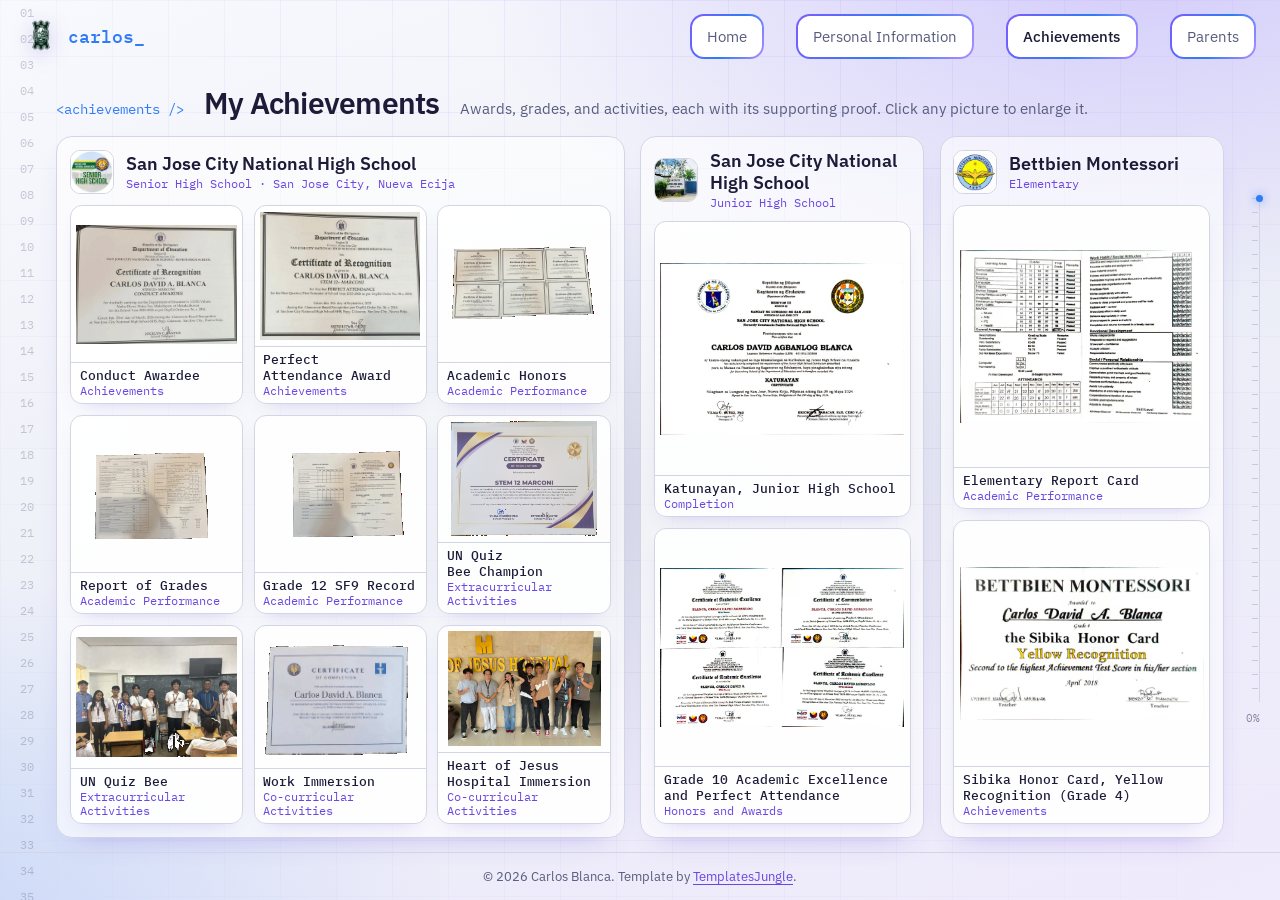
==== achievements.html @ da9bf291 "Update achievements.html" ====
<!DOCTYPE html>
<html lang="en">
<head>
<meta charset="UTF-8">
<meta name="viewport" content="width=device-width, initial-scale=1.0">
<title>Carlos Blanca | Achievements</title>
<link rel="icon" href="images/favicon.svg" type="image/svg+xml">
<link rel="preconnect" href="https://fonts.googleapis.com">
<link rel="preconnect" href="https://fonts.gstatic.com" crossorigin>
<link href="https://fonts.googleapis.com/css2?family=IBM+Plex+Mono:wght@400;500&family=IBM+Plex+Sans:wght@400;500;600&display=swap" rel="stylesheet">
<link rel="stylesheet" href="styles.css">
<style>
.brand {
  display: inline-flex;
  align-items: center;
  gap: 0.6rem;
}
.brand-logo {
  width: clamp(2rem, 3.8vh, 2.4rem);
  height: clamp(2rem, 3.8vh, 2.4rem);
  object-fit: contain;
  display: block;
  flex-shrink: 0;
  filter: drop-shadow(0 4px 10px rgba(91, 63, 209, 0.25));
}
/* content reaches the sides on this page, so the circuit lines and symbols stay hidden */
.trace, .glyph {
  display: none !important;
}

/* Page: a slim title row, then three school columns that fill the rest of the screen */
.ac {
  display: flex;
  flex-direction: column;
  gap: clamp(.5rem, 1.6vh, 1rem);
  width: calc(100% - 7rem);
  max-width: 2000px;
  margin: 0 auto;
  padding: clamp(.4rem, 1.6vh, 1.25rem) 0;
}
.ac-top {
  display: flex;
  flex-wrap: wrap;
  align-items: baseline;
  gap: .25rem 1.25rem;
}
.ac-eyebrow {
  font: 400 .85rem var(--mono);
  color: var(--signal);
}
.ac-top h1 {
  margin: 0;
  font-size: clamp(1.4rem, 3.4vh, 1.9rem);
  line-height: 1.15;
  letter-spacing: -.025em;
  font-weight: 600;
}
.ac-top p {
  margin: 0;
  font-size: .95rem;
  color: var(--muted);
}
.ac-cols {
  flex: 1;
  min-height: 0;
  display: grid;
  grid-template-columns: minmax(0, 2fr) minmax(0, 1fr) minmax(0, 1fr);
  gap: clamp(.75rem, 1.2vw, 1.25rem);
}

/* One panel per school */
.ac-school {
  min-height: 0;
  display: flex;
  flex-direction: column;
  gap: .7rem;
  padding: .8rem;
  background: rgba(255, 255, 255, .6);
  border: 1px solid var(--line);
  border-radius: 16px;
  box-shadow: 0 12px 30px -20px rgba(91, 63, 209, .45);
}
.ac-sh {
  display: flex;
  align-items: center;
  gap: .75rem;
}
.ac-sp {
  display: grid;
  place-items: center;
  flex: none;
  width: 2.75rem;
  height: 2.75rem;
  overflow: hidden;
  font: 500 .7rem var(--mono);
  color: var(--accent);
  background: #fff;
  border: 1px solid var(--line);
  border-radius: 10px;
}
.ac-sp img {
  width: 100%;
  height: 100%;
  object-fit: contain;
}
.ac-sh h2 {
  margin: 0;
  font-size: clamp(.95rem, 2vh, 1.1rem);
  line-height: 1.25;
  font-weight: 600;
}
.ac-sh small {
  display: block;
  font: 400 .78rem var(--mono);
  color: var(--accent);
}

/* Pictures fill whatever height is left, uncropped */
.ac-tiles {
  flex: 1;
  min-height: 0;
  display: grid;
  grid-auto-rows: minmax(0, 1fr);
  gap: .65rem;
}
.ac-tiles.g3 {
  grid-template-columns: repeat(3, minmax(0, 1fr));
}
.ac-tiles figure {
  min-height: 0;
  margin: 0;
  display: flex;
  flex-direction: column;
  overflow: hidden;
  background: rgba(255, 255, 255, .85);
  border: 1px solid var(--line);
  border-radius: 12px;
  box-shadow: 0 8px 20px -14px rgba(91, 63, 209, .4);
  transition: transform .25s ease, box-shadow .25s ease, border-color .25s ease;
}
.ac-tiles figure:hover {
  transform: translateY(-2px);
  border-color: rgba(124, 92, 255, .6);
  box-shadow: 0 14px 28px -14px rgba(91, 63, 209, .6);
}
.ac-open {
  display: block;
  flex: 1;
  min-height: 0;
  padding: .35rem;
  cursor: zoom-in;
}
.ac-open img {
  display: block;
  width: 100%;
  height: 100%;
  object-fit: contain;
}
/* strips pure black cutout backgrounds from certificate photos ("photo" skips it) */
.ac-tiles figure:not(.photo) img,
.ac-lb img:not(.photo) {
  filter: url(#remove-black-bg);
}
.ac-tiles figcaption {
  padding: .3rem .55rem;
  line-height: 1.25;
  text-wrap: balance;
  border-top: 1px solid var(--line);
}
.ac-tiles figcaption b {
  display: block;
  font: 500 clamp(.68rem, 1.45vh, .8rem)/1.25 var(--mono);
}
.ac-tiles figcaption small {
  display: block;
  font: 400 clamp(.62rem, 1.3vh, .72rem)/1.25 var(--mono);
  color: var(--accent);
}

/* Picture viewer */
.ac-lb {
  width: 100vw;
  height: 100dvh;
  max-width: none;
  max-height: none;
  padding: 0;
  border: 0;
  background: transparent;
  color: var(--ink);
}
.ac-lb[open] {
  display: flex;
  flex-direction: column;
  align-items: center;
  justify-content: center;
  gap: .75rem;
}
.ac-lb::backdrop {
  background: rgba(30, 24, 70, .55);
  backdrop-filter: blur(8px);
}
.ac-lb img {
  max-width: min(90vw, 1100px);
  max-height: 78dvh;
  object-fit: contain;
  padding: .5rem;
  background: rgba(255, 255, 255, .96);
  border-radius: 14px;
  box-shadow: 0 24px 60px -20px rgba(20, 10, 80, .6);
}
.lb-cap {
  margin: 0;
  padding: .35rem 1rem;
  font: 400 .9rem var(--mono);
  background: rgba(255, 255, 255, .96);
  border-radius: 999px;
}
.lb-x, .lb-n {
  position: fixed;
  display: grid;
  place-items: center;
  font: inherit;
  color: var(--ink);
  cursor: pointer;
  border: 2px solid transparent;
  background: linear-gradient(#fff, #fff) padding-box,
              linear-gradient(120deg, #7c5cff 0%, #2f7cf6 55%, #b28cff 100%) border-box;
}
.lb-x {
  top: 1.25rem;
  right: 1.25rem;
  padding: .45rem 1.1rem;
  border-radius: 999px;
}
.lb-n {
  top: 50%;
  width: 3rem;
  height: 3rem;
  margin-top: -1.5rem;
  font-size: 1.6rem;
  line-height: 1;
  border-radius: 50%;
}
.prev { left: 1.25rem; }
.next { right: 1.25rem; }

/* Desktop: lock to one screen, no scrolling */
@media (min-width: 1100px) {
  html, body {
    height: 100dvh;
    max-height: 100dvh;
    overflow: hidden;
  }
  .bar {
    padding: clamp(0.6rem, 1.8vh, 1.35rem) 0;
    flex-shrink: 0;
  }
  footer {
    padding: clamp(0.45rem, 1.4vh, 1rem);
    font-size: clamp(0.72rem, 1.45vh, 0.85rem);
    flex-shrink: 0;
  }
  .ac {
    flex: 1;
    min-height: 0;
  }
}

/* Narrower screens: stack the schools and let the page scroll */
@media (max-width: 1099px) {
  .ac {
    width: min(1280px, 100% - 2rem);
    padding-bottom: 2rem;
  }
  .ac-cols {
    grid-template-columns: 1fr;
    gap: 1.25rem;
  }
  .ac-tiles, .ac-tiles.g3 {
    grid-template-columns: repeat(2, minmax(0, 1fr));
    grid-auto-rows: auto;
  }
  .ac-open {
    flex: none;
    aspect-ratio: 4 / 3;
  }
}
</style>
</head>
<body>
<a class="skip" href="#main">Skip to content</a>
<header class="bar wide">
<a class="brand" href="index.html"><img class="brand-logo" src="images/UC_Official_Seal.png" alt="UC Logo"><span>carlos<span>_</span></span></a>
<button class="menu" aria-expanded="false" aria-controls="nav">Menu</button>
<nav id="nav" aria-label="Main"><a href="index.html">Home</a><a href="personal-information.html">Personal Information</a><a href="achievements.html" aria-current="page">Achievements</a><a href="parents.html">Parents</a></nav>
</header>

<main id="main" class="ac">
  <div class="ac-top">
    <span class="ac-eyebrow">&lt;achievements /&gt;</span>
    <h1>My Achievements</h1>
    <p>Awards, grades, and activities, each with its supporting proof. Click any picture to enlarge it.</p>
  </div>

  <div class="ac-cols">

    <!-- Senior High School -->
    <section class="ac-school" aria-labelledby="shs-h">
      <div class="ac-sh">
        <span class="ac-sp"><img src="images/schoolprofile.png" alt="" onerror="this.style.display='none';this.parentElement.textContent='SJCNHS'"></span>
        <div><h2 id="shs-h">San Jose City National High School</h2><small>Senior High School · San Jose City, Nueva Ecija</small></div>
      </div>
      <div class="ac-tiles g3">
        <figure><a class="ac-open" href="images/conduct.jpg" target="_blank" rel="noopener"><img src="images/conduct.jpg" alt="Conduct Awardee Certificate"></a><figcaption><b>Conduct Awardee</b><small>Achievements</small></figcaption></figure>
        <figure><a class="ac-open" href="images/attendance.jpg" target="_blank" rel="noopener"><img src="images/attendance.jpg" alt="Perfect Attendance Award certificate"></a><figcaption><b>Perfect Attendance Award</b><small>Achievements</small></figcaption></figure>
        <figure><a class="ac-open" href="images/honors.png" target="_blank" rel="noopener"><img src="images/honors.png" alt="With Honors and With High Honors Certificates"></a><figcaption><b>Academic Honors</b><small>Academic Performance</small></figcaption></figure>
        <figure><a class="ac-open" href="images/IMG_20261112_222942.png" target="_blank" rel="noopener"><img src="images/IMG_20261112_222942.png" alt="Report of Grades"></a><figcaption><b>Report of Grades</b><small>Academic Performance</small></figcaption></figure>
        <figure><a class="ac-open" href="images/IMG_20261112_222912.png" target="_blank" rel="noopener"><img src="images/IMG_20261112_222912.png" alt="Grade 12 SF9 Record"></a><figcaption><b>Grade 12 SF9 Record</b><small>Academic Performance</small></figcaption></figure>
        <figure><a class="ac-open" href="images/quizbee.png" target="_blank" rel="noopener"><img src="images/quizbee.png" alt="Champion in the Grade 12 United Nations Quiz Bee"></a><figcaption><b>UN Quiz Bee Champion</b><small>Extracurricular Activities</small></figcaption></figure>
        <figure><a class="ac-open" href="images/quizbee2.jpg" target="_blank" rel="noopener"><img src="images/quizbee2.jpg" alt="UN Quiz Bee"></a><figcaption><b>UN Quiz Bee</b><small>Extracurricular Activities</small></figcaption></figure>
        <figure><a class="ac-open" href="images/workimmersion.png" target="_blank" rel="noopener"><img src="images/workimmersion.png" alt="80-Hours Work Immersion Certificate of Completion at Heart of Jesus Hospital"></a><figcaption><b>Work Immersion</b><small>Co-curricular Activities</small></figcaption></figure>
        <figure class="photo"><a class="ac-open" href="images/hoj.jpg" target="_blank" rel="noopener"><img src="images/hoj.jpg" alt="Heart of Jesus Hospital immersion"></a><figcaption><b>Heart of Jesus Hospital Immersion</b><small>Co-curricular Activities</small></figcaption></figure>
      </div>
    </section>

    <!-- Junior High School -->
    <section class="ac-school" aria-labelledby="jhs-h">
      <div class="ac-sh">
        <span class="ac-sp"><img src="images/junior.jpg" alt="" onerror="this.style.display='none';this.parentElement.textContent='JHS'"></span>
        <div><h2 id="jhs-h">San Jose City National High School</h2><small>Junior High School</small></div>
      </div>
      <div class="ac-tiles">
        <figure class="photo"><a class="ac-open" href="images/g10.jpg" target="_blank" rel="noopener"><img src="images/g10.jpg" alt="Katunayan, the Junior High School completion certificate"></a><figcaption><b>Katunayan, Junior High School</b><small>Completion</small></figcaption></figure>
        <figure class="photo"><a class="ac-open" href="images/honorsjunior.jpg" target="_blank" rel="noopener"><img src="images/honorsjunior.jpg" alt="Four Grade 10 certificates: Academic Excellence with honors for the first, second and third quarters, and a Certificate of Commendation for Perfect Attendance in the third quarter"></a><figcaption><b>Grade 10 Academic Excellence and Perfect Attendance</b><small>Honors and Awards</small></figcaption></figure>
      </div>
    </section>

    <!-- Elementary -->
    <section class="ac-school" aria-labelledby="elem-h">
      <div class="ac-sh">
        <span class="ac-sp"><img src="images/elementary.jpg" alt="" onerror="this.style.display='none';this.parentElement.textContent='BM'"></span>
        <div><h2 id="elem-h">Bettbien Montessori</h2><small>Elementary</small></div>
      </div>
      <div class="ac-tiles">
        <figure class="photo"><a class="ac-open" href="images/elemcard.jpg" target="_blank" rel="noopener"><img src="images/elemcard.jpg" alt="Elementary report card showing quarterly grades, attendance, and work habits"></a><figcaption><b>Elementary Report Card</b><small>Academic Performance</small></figcaption></figure>
        <figure class="photo"><a class="ac-open" href="images/elem.jpg" target="_blank" rel="noopener"><img src="images/elem.jpg" alt="Bettbien Montessori Sibika Honor Card, Yellow Recognition, Grade 4, April 2018"></a><figcaption><b>Sibika Honor Card, Yellow Recognition (Grade 4)</b><small>Achievements</small></figcaption></figure>
      </div>
    </section>

  </div>
</main>

<!-- Picture viewer: click any picture to enlarge it, then use the arrows or the left and right keys -->
<dialog id="lb" class="ac-lb" aria-label="Picture viewer">
  <button type="button" class="lb-x">Close</button>
  <button type="button" class="lb-n prev" aria-label="Previous picture">&lsaquo;</button>
  <img alt="">
  <p class="lb-cap"></p>
  <button type="button" class="lb-n next" aria-label="Next picture">&rsaquo;</button>
</dialog>

<!-- Automatically strips pure black cutout backgrounds from certificate photos -->
<svg width="0" height="0" style="position:absolute;pointer-events:none" aria-hidden="true">
  <filter id="remove-black-bg" color-interpolation-filters="sRGB">
    <feColorMatrix type="matrix" values="
      1 0 0 0 0
      0 1 0 0 0
      0 0 1 0 0
      12 12 12 -1.2 0" />
  </filter>
</svg>

<footer>&copy; 2026 Carlos Blanca. Template by <a href="https://templatesjungle.com/">TemplatesJungle</a>.</footer>
<script src="script.js"></script>
<script>
// Picture viewer: arrows step through every picture on the page, across all three schools
const lb = document.getElementById('lb'), lbImg = lb.querySelector('img'), lbCap = lb.querySelector('.lb-cap');
const list = [...document.querySelectorAll('.ac-open')];
let cur = 0;
const show = i => {
  cur = (i + list.length) % list.length;
  const a = list[cur], fig = a.closest('figure');
  lbImg.src = a.href; lbImg.alt = a.querySelector('img').alt;
  lbImg.classList.toggle('photo', fig.classList.contains('photo'));
  lbCap.textContent = fig.querySelector('b').textContent + ' (' + fig.querySelector('small').textContent + ') ' + (cur + 1) + ' of ' + list.length;
};
list.forEach((a, i) => a.addEventListener('click', e => { e.preventDefault(); lb.showModal(); show(i); }));
lb.querySelector('.prev').addEventListener('click', () => show(cur - 1));
lb.querySelector('.next').addEventListener('click', () => show(cur + 1));
lb.querySelector('.lb-x').addEventListener('click', () => lb.close());
lb.addEventListener('click', e => { if (e.target === lb) lb.close(); });
lb.addEventListener('keydown', e => { if (e.key === 'ArrowLeft') show(cur - 1); if (e.key === 'ArrowRight') show(cur + 1); });
</script>
</body>
</html>
---- styles.css ----
/* ---------- Tokens: light theme, silver + violet + blue ---------- */
:root {
  color-scheme: light;
  --bg: #F3F4FA;
  --ink: #1C1B38;
  --muted: #585D7E;
  --line: #D2D6E4;
  --accent: #6A47E0;
  --signal: #2F7CF6;
  --violet: #7C5CFF;
  --blue: #3B82F6;
  --silver: #C6CBD9;
  --sans: "IBM Plex Sans", system-ui, -apple-system, "Segoe UI", sans-serif;
  --mono: "IBM Plex Mono", ui-monospace, Menlo, Consolas, monospace;
}

@property --a {
  syntax: "<angle>";
  inherits: true;
  initial-value: 0deg;
}

* {
  box-sizing: border-box;
}

/* Lock viewport height so pages fit the screen without scrolling */
html, body {
  height: 100dvh;
  max-height: 100dvh;
  overflow: hidden;
}

body {
  position: relative;
  margin: 0;
  min-height: 100dvh;
  display: flex;
  flex-direction: column;
  font: 400 1.0625rem/1.65 var(--sans);
  color: var(--ink);
  background-color: var(--bg);
  background-image:
    radial-gradient(60rem 34rem at 88% -8%, rgba(124, 92, 255, .28), transparent 70%),
    radial-gradient(52rem 34rem at -10% 105%, rgba(59, 130, 246, .22), transparent 70%),
    radial-gradient(44rem 26rem at 45% 55%, rgba(198, 203, 217, .5), transparent 75%),
    linear-gradient(160deg, #F8F9FD, #ECEEF7 55%, #EFEAFC);
  background-attachment: fixed;
  background-repeat: no-repeat;
}

body::before {
  content: "";
  position: fixed;
  inset: 0;
  z-index: -1;
  pointer-events: none;
  background:
    linear-gradient(rgba(124, 92, 255, .08) 1px, transparent 1px) 0 0 / 56px 56px,
    linear-gradient(90deg, rgba(124, 92, 255, .08) 1px, transparent 1px) 0 0 / 56px 56px;
  -webkit-mask-image: radial-gradient(ellipse at 50% 30%, #000 35%, transparent 100%);
  mask-image: radial-gradient(ellipse at 50% 30%, #000 35%, transparent 100%);
}

::selection {
  background: rgba(124, 92, 255, .25);
}

a {
  color: inherit;
  text-decoration: none;
}

a:focus-visible, button:focus-visible {
  outline: 2px solid var(--accent);
  outline-offset: 3px;
}

.skip {
  position: absolute;
  left: 1rem;
  top:-4rem;
  padding: .5rem 1rem;
  background: var(--accent);
  color: #fff;
  border-radius: 4px;
  z-index: 9;
}
.skip:focus {
  top: 1rem;
}

/* ---------- Header & Footer ---------- */
.bar {
  position: relative;
  display: flex;
  align-items: center;
  justify-content: space-between;
  width: min(1080px, 100% - 3rem);
  margin: 0 auto;
  padding: clamp(0.6rem, 1.8vh, 1.35rem) 0;
  flex-shrink: 0;
}
.bar.wide {
  width: min(1260px, 100% - 3rem);
  padding: clamp(0.5rem, 1.5vh, 1.15rem) 0;
}
.brand {
  font: 500 1.15rem var(--mono);
}
.brand span {
  color: var(--signal);
}
.menu {
  font: inherit;
  font-size: .95rem;
  padding: .5rem .95rem;
  background: #fff;
  color: var(--ink);
  border: 0;
  outline: 0;
  box-shadow: none;
  border-radius: 14px;
  cursor: pointer;
  transition: background-color .25s ease, transform .25s ease;
}
nav {
  display: none;
  position: absolute;
  top: 100%;
  left: -1.5rem;
  right: -1.5rem;
  flex-direction: column;
  gap: .25rem;
  padding: 1rem 1.5rem;
  background: rgba(248, 249, 253, .94);
  -webkit-backdrop-filter: blur(10px);
  backdrop-filter: blur(10px);
  border-bottom: 1px solid var(--line);
  z-index: 20;
}
nav.open {
  display: flex;
}
nav a {
  width: max-content;
  padding: .5rem .95rem;
  color: var(--muted);
  font-size: .95rem;
  background: #fff;
  border: 0;
  outline: 0;
  box-shadow: none;
  border-radius: 14px;
  transition: color .2s, background-color .25s ease, transform .25s ease;
}
nav a[aria-current="page"] {
  color: var(--ink);
  font-weight: 500;
}

header nav a, header .menu, .site-header nav a, .site-header .menu {
  border: 2px solid transparent !important;
  border-image: none !important;
  background:
    linear-gradient(#fff, #fff) padding-box,
    linear-gradient(120deg, #7c5cff 0%, #2f7cf6 55%, #b28cff 100%) border-box !important;
  box-shadow: none !important;
  outline: none;
  border-radius: 14px;
  transition: background-color .25s ease, transform .25s ease, border-color .25s ease;
}
header nav a:hover, header .menu:hover, .site-header nav a:hover, .site-header .menu:hover {
  transform: translateY(-1px);
  background:
    linear-gradient(#fff, #fff) padding-box,
    linear-gradient(120deg, #2f7cf6 0%, #7c5cff 55%, #b28cff 100%) border-box !important;
}

footer {
  margin-top: auto;
  padding: clamp(0.4rem, 1.3vh, 0.95rem);
  text-align: center;
  font-size: clamp(0.72rem, 1.4vh, 0.85rem);
  color: var(--muted);
  border-top: 1px solid var(--line);
  flex-shrink: 0;
}
footer a {
  color: var(--accent);
  text-decoration: underline;
  text-underline-offset: 3px;
}

/* ---------- Home Page ---------- */
.home {
  flex: 1;
  min-height: 0;
  display: flex;
  flex-direction: column;
}
.hero {
  position: relative;
  flex: 1;
  min-height: 0;
  display: grid;
  grid-template-columns: 1.1fr 1fr;
  align-items: center;
  gap: 2rem;
  width: min(1080px, 100% - 3rem);
  margin: 0 auto;
}
.hero::before {
  content: "";
  position: absolute;
  inset: -2rem -3rem;
  z-index: -1;
  pointer-events: none;
  background: radial-gradient(24rem circle at var(--mx, 70%) var(--my, 40%), rgba(124, 92, 255, .17), rgba(59, 130, 246, .07) 45%, transparent 70%);
}
.hero h1 {
  margin: 0;
  font-size: clamp(2.25rem, min(5.5vw, 8vh), 4.75rem);
  line-height: 1.02;
  letter-spacing: -.035em;
  font-weight: 600;
}
.role {
  margin: clamp(0.6rem, 1.6vh, 1rem) 0 0;
  font-size: clamp(1.05rem, 2.2vh, 1.35rem);
  font-weight: 500;
  color: var(--accent);
  animation: fade-up .8s ease .85s backwards;
}
.caret {
  display: inline-block;
  width: .5em;
  height: 1em;
  margin-left: .25em;
  vertical-align: -.12em;
  background: var(--signal);
  box-shadow: 0 0 10px rgba(47, 124, 246, .55);
  animation: blink 1s step-end infinite;
}
.lead {
  max-width: 34rem;
  margin: 1.5rem 0 0;
  font-size: 1.15rem;
  color: var(--muted);
  animation: fade-up .8s ease 1.05s backwards;
}
.lead:empty {
  display: none;
}

.links {
  display: flex;
  flex-wrap: wrap;
  gap: clamp(0.5rem, 1.2vw, 0.75rem);
  margin: clamp(0.75rem, 2.2vh, 1.75rem) 0 0;
  animation: fade-up .8s ease 1.05s backwards;
}
.btn {
  display: inline-flex;
  align-items: center;
  gap: .55rem;
  padding: clamp(0.5rem, 1.2vh, 0.7rem) clamp(0.95rem, 2vw, 1.25rem);
  font-weight: 500;
  font-size: clamp(0.85rem, 1.65vh, 1rem);
  color: var(--ink);
  border: 2px solid transparent;
  border-radius: 14px;
  background:
    linear-gradient(#fff, #fff) padding-box,
    linear-gradient(120deg, #7c5cff 0%, #2f7cf6 55%, #b28cff 100%) border-box;
  transition: transform .25s ease, box-shadow .25s ease;
}
.btn:hover {
  transform: translateY(-2px);
  box-shadow: 0 12px 24px -12px rgba(91, 63, 209, .6);
}
.btn.fill {
  color: #fff;
  background: linear-gradient(120deg, #7c5cff, #2f7cf6) border-box;
}
.btn svg {
  width: 1.15rem;
  height: 1.15rem;
  flex: none;
}
.btn .gh {
  fill: currentColor;
}
.btn .ml {
  fill: none;
  stroke: currentColor;
  stroke-width: 2;
  stroke-linecap: round;
  stroke-linejoin: round;
}

/* Animated Name Gradient */
.w {
  display: inline-block;
  vertical-align: top;
  overflow: hidden;
  padding: .06em .05em .14em;
  margin: -.06em -.05em -.14em;
}
.w > span {
  display: inline-block;
  color: var(--accent);
  background-image: linear-gradient(100deg, #6A47E0 0%, #2F7CF6 30%, #8B5CF6 60%, #3B82F6 80%, #6A47E0 100%);
  background-size: 200% 100%;
  -webkit-background-clip: text;
  background-clip: text;
  -webkit-text-fill-color: transparent;
  animation: word-in .95s cubic-bezier(.2, .8, .2, 1) var(--d, 0s) backwards, flow 8s linear infinite;
}
.w:nth-child(1) > span { --d: .05s; }
.w:nth-child(2) > span { --d: .2s; }
.w:nth-child(3) { max-width: 100%; }
.w:nth-child(3) > span { --d: .35s; max-width: 100%; white-space: normal; }

/* Home Framed Picture */
.photo {
  margin: 0;
  justify-self: end;
  width: min(100%, 26rem, calc((100vh - 9rem) * .75));
  animation: photo-in 1.1s cubic-bezier(.2, .8, .2, 1) .45s backwards;
}
.frame {
  position: relative;
  isolation: isolate;
  padding: 6px;
  border-radius: 1.75rem;
  background: conic-gradient(from var(--a), #7C5CFF, #4B8DF8, #C6CBD9, #A78BFA, #7C5CFF);
  box-shadow: 0 30px 60px -26px rgba(91, 63, 209, .5), 0 12px 28px -14px rgba(47, 124, 246, .4);
  translate: calc(var(--px, 0) * 10px) calc(var(--py, 0) * 8px);
  transition: translate .25s ease-out;
  animation: spin 9s linear infinite, float 7s ease-in-out infinite;
}
.frame::before {
  content: "";
  position: absolute;
  inset: -14px;
  z-index: -1;
  border-radius: 2.25rem;
  background: conic-gradient(from var(--a), #7C5CFF, #4B8DF8, #C6CBD9, #A78BFA, #7C5CFF);
  filter: blur(30px);
  opacity: .38;
  transition: opacity .45s ease, filter .45s ease;
}
.photo:hover .frame, .photo:focus-within .frame {
  box-shadow: 0 30px 70px -22px rgba(91, 63, 209, .72), 0 14px 34px -10px rgba(47, 124, 246, .62);
  filter: saturate(1.2) brightness(1.04);
}
.photo:hover .frame::before, .photo:focus-within .frame::before {
  opacity: .72;
  filter: blur(32px) brightness(1.18);
}
.photo:hover .frame {
  background: conic-gradient(from var(--a), #9B7BFF, #63A4FF, #E6EAF8, #C0A8FF, #9B7BFF);
}
.mat {
  padding: 6px;
  border-radius: calc(1.75rem - 6px);
  background: linear-gradient(145deg, #fff, #E4E7F1);
}
.mat img {
  display: block;
  width: 100%;
  height: auto;
  aspect-ratio: 3 / 4;
  object-fit: cover;
  object-position: 50% 30%;
  border-radius: calc(1.75rem - 12px);
  transform: scale(1);
  transition: transform .6s cubic-bezier(.22, 1, .36, 1);
  will-change: transform;
}
.photo:hover .mat img, .photo:focus-within .mat img {
  transform: scale(1.06);
}

/* ---------- Shared Inner Page Elements & Personal Info ---------- */
.eyebrow {
  display: block;
  margin-bottom: clamp(0.2rem, 0.7vh, 0.6rem);
  font: 500 clamp(0.72rem, 1.45vh, 0.88rem) var(--mono);
  color: var(--signal);
}
.side {
  position: static;
  align-self: start;
}
.side h1 {
  margin: 0 0 clamp(0.35rem, 1vh, 0.75rem);
  font-size: clamp(1.5rem, 3.4vh, 2.25rem);
  line-height: 1.12;
  letter-spacing: -.025em;
  font-weight: 600;
}
.side h1 span {
  background: linear-gradient(100deg, #6A47E0, #2F7CF6);
  -webkit-background-clip: text;
  background-clip: text;
  -webkit-text-fill-color: transparent;
}
.side p {
  margin: 0;
  font-size: clamp(0.82rem, 1.65vh, 0.98rem);
  line-height: 1.5;
  color: var(--muted);
}

h2 {
  margin: 0 0 1rem;
  font-size: 1.1rem;
  font-weight: 600;
}
h2.tag {
  display: flex;
  align-items: center;
  gap: 0.45rem;
  font-size: clamp(0.9rem, 1.85vh, 1.12rem);
  margin: 0 0 clamp(0.35rem, 1vh, 0.7rem);
}
h2.tag::before {
  content: "//";
  font: 500 clamp(0.78rem, 1.6vh, 0.95rem) var(--mono);
  color: var(--signal);
}

.page {
  flex: 1;
  min-height: 0;
  display: grid;
  grid-template-columns: 15.5rem minmax(0, 1fr);
  gap: clamp(1.5rem, 3.5vw, 3.5rem);
  align-content: center;
  align-items: start;
  width: min(1080px, 100% - 3rem);
  margin: 0 auto;
  padding: clamp(0.4rem, 1.2vh, 1.25rem) 0;
}

.content-col {
  display: flex;
  flex-direction: column;
  justify-content: center;
  gap: clamp(0.7rem, 2vh, 1.5rem);
  min-height: 0;
}
.block {
  margin: 0;
  padding-bottom: clamp(0.7rem, 2vh, 1.5rem);
  border-bottom: 1px solid;
  border-image: linear-gradient(90deg, var(--line), transparent) 1;
  animation: fade-up .7s ease backwards;
}
.block:last-child {
  margin: 0;
  padding: 0;
  border: 0;
}
.block:nth-child(1) { animation-delay: .1s; }
.block:nth-child(2) { animation-delay: .2s; }
.block:nth-child(3) { animation-delay: .3s; }
.block:nth-child(4) { animation-delay: .4s; }
.block:nth-child(5) { animation-delay: .5s; }

.about p {
  margin: 0 0 clamp(0.4rem, 1.1vh, 0.75rem);
  max-width: 46rem;
  font-size: clamp(0.84rem, 1.75vh, 1.02rem);
  line-height: 1.52;
}
.about p:last-child {
  margin: 0;
}
.about .hl {
  font-weight: 500;
  color: var(--accent);
}

.kv {
  margin: 0;
}
.kv div {
  display: grid;
  grid-template-columns: 9rem 1fr;
  gap: 1rem;
  padding: .6rem 0;
  border-top: 1px solid var(--line);
}
.kv dt { color: var(--muted); }
.kv dd { margin: 0; }

/* Emphasized Quick Facts Card */
.facts {
  padding: clamp(0.7rem, 1.8vh, 1.25rem) clamp(0.9rem, 2vw, 1.5rem);
  border: 2px solid transparent;
  border-image: none;
  border-radius: 16px;
  background:
    linear-gradient(rgba(255, 255, 255, .92), rgba(255, 255, 255, .92)) padding-box,
    linear-gradient(120deg, #7c5cff, #2f7cf6 55%, #b28cff) border-box;
  box-shadow: 0 18px 40px -24px rgba(91, 63, 209, .55);
}
.facts h2.tag {
  margin-bottom: clamp(0.25rem, 0.7vh, 0.55rem);
}
.facts .kv {
  display: grid;
  grid-template-columns: repeat(2, minmax(0, 1fr));
  gap: clamp(0.2rem, 0.6vh, 0.4rem) clamp(0.85rem, 2.2vw, 2rem);
}
.facts .kv div {
  display: grid;
  grid-template-columns: 5.5rem 1fr;
  gap: 0.5rem;
  padding: clamp(0.22rem, 0.65vh, 0.42rem) 0;
  font-size: clamp(0.78rem, 1.6vh, 0.96rem);
  line-height: 1.32;
}
.facts dt {
  align-self: center;
  font: 500 clamp(0.65rem, 1.3vh, 0.76rem) var(--mono);
  text-transform: uppercase;
  letter-spacing: 0.05em;
  color: var(--accent);
}
.facts dd {
  font-weight: 500;
}

/* 3-Column Lists (Interests, Hobbies, Strengths) */
.trio {
  display: grid;
  grid-template-columns: repeat(3, minmax(0, 1fr));
  gap: clamp(0.5rem, 1.4vw, 1.2rem);
  align-items: start;
}
.ticks {
  margin: 0;
  padding: 0;
  list-style: none;
  display: grid;
  grid-template-columns: 1fr;
  gap: clamp(0.3rem, 0.85vh, 0.55rem);
}
.ticks li {
  position: relative;
  padding: clamp(0.32rem, 0.9vh, 0.55rem) 0.7rem clamp(0.32rem, 0.9vh, 0.55rem) 1.55rem;
  font-size: clamp(0.74rem, 1.5vh, 0.92rem);
  line-height: 1.32;
  background: rgba(255, 255, 255, .65);
  border: 1px solid var(--line);
  border-radius: 10px;
  transition: transform .25s ease, border-color .25s ease, box-shadow .25s ease;
}
.ticks li::before {
  content: "";
  position: absolute;
  left: 0.62rem;
  top: 50%;
  width: 6px;
  height: 6px;
  margin-top: -3px;
  border-radius: 50%;
  background: linear-gradient(135deg, var(--violet), var(--blue));
  box-shadow: 0 0 8px rgba(124, 92, 255, .5);
}
.ticks li:hover {
  transform: translateX(4px);
  border-color: var(--accent);
  box-shadow: 0 8px 20px -12px rgba(106, 71, 224, .5);
}

/* Parents Page Classes */
.pair { display: grid; grid-template-columns: 1fr 1fr; margin-top: 2rem; }
.parent { padding-right: 2rem; }
.parent + .parent { padding: 0 0 0 2rem; border-left: 1px solid var(--line); }
.avatar {
  display: grid;
  place-items: center;
  width: 3.5rem;
  height: 3.5rem;
  margin-bottom: 1rem;
  font: 500 1.25rem var(--mono);
  color: var(--accent);
  background: rgba(255, 255, 255, .7);
  border: 1px solid var(--accent);
  border-radius: 50%;
  box-shadow: 0 0 18px rgba(124, 92, 255, .25);
}
.parent h2 { margin: 0; }
.parent p { margin: .4rem 0 0; color: var(--muted); }

/* ---------- Achievements Page ---------- */
.ach-wrap {
  flex: 1;
  min-height: 0;
  width: min(1260px, 100% - 3rem);
  margin: 0 auto;
  padding: clamp(0.25rem, 1vh, 0.85rem) 0;
  display: flex;
  flex-direction: column;
  justify-content: center;
  gap: clamp(0.65rem, 1.8vh, 1.35rem);
}

.school-banner {
  display: flex;
  align-items: center;
  gap: clamp(0.85rem, 2vw, 1.5rem);
  padding: clamp(0.6rem, 1.5vh, 1.05rem) clamp(1rem, 2.2vw, 1.65rem);
  border-radius: 18px;
  border: 2px solid transparent;
  background:
    linear-gradient(rgba(255, 255, 255, 0.92), rgba(255, 255, 255, 0.92)) padding-box,
    linear-gradient(120deg, #7c5cff 0%, #2f7cf6 55%, #b28cff 100%) border-box;
  box-shadow: 0 16px 36px -22px rgba(91, 63, 209, 0.45);
  flex-shrink: 0;
  animation: fade-up 0.6s ease backwards;
}
.school-pic {
  position: relative;
  width: clamp(3.2rem, 6.8vh, 4.75rem);
  height: clamp(3.2rem, 6.8vh, 4.75rem);
  border-radius: 14px;
  overflow: hidden;
  flex-shrink: 0;
  background: linear-gradient(135deg, rgba(124, 92, 255, 0.14), rgba(47, 124, 246, 0.14));
  border: 1px solid rgba(106, 71, 224, 0.35);
  display: grid;
  place-items: center;
  font: 500 0.72rem var(--mono);
  color: var(--accent);
}
.school-pic img {
  width: 100%;
  height: 100%;
  object-fit: cover;
  display: block;
}
.school-info {
  min-width: 0;
}
.school-info .eyebrow {
  margin-bottom: 0.15rem;
  font: 500 clamp(0.68rem, 1.3vh, 0.8rem) var(--mono);
  color: var(--signal);
  display: block;
}
.school-info h2 {
  margin: 0;
  font-size: clamp(1rem, 2.3vh, 1.5rem);
  font-weight: 600;
  line-height: 1.15;
  letter-spacing: -0.02em;
  background: linear-gradient(100deg, var(--ink) 30%, #6A47E0 80%, #2F7CF6);
  -webkit-background-clip: text;
  background-clip: text;
  -webkit-text-fill-color: transparent;
}
.school-info p {
  margin: 0.15rem 0 0;
  font-size: clamp(0.75rem, 1.5vh, 0.92rem);
  color: var(--muted);
  line-height: 1.3;
}

.ach-body {
  flex: 1;
  min-height: 0;
  display: grid;
  grid-template-columns: 12.5rem minmax(0, 1fr);
  gap: clamp(1.25rem, 2.5vw, 2.5rem);
  align-items: stretch;
}
.ach-body .side {
  padding-top: 0.25rem;
}
.ach-body .side h1 {
  font-size: clamp(1.45rem, 3.1vh, 2.15rem);
}
.ach-body .side h1 span {
  display: block;
}

.tabs-grid {
  position: relative;
  display: grid;
  grid-template-columns: repeat(2, minmax(0, 1fr));
  grid-template-rows: repeat(2, minmax(0, 1fr));
  gap: clamp(0.75rem, 1.8vh, 1.35rem);
  min-height: 0;
  height: 100%;
}
.tab-card {
  position: relative;
  display: flex;
  flex-direction: column;
  padding: clamp(0.75rem, 1.8vh, 1.25rem) clamp(0.9rem, 1.8vw, 1.4rem);
  background: rgba(255, 255, 255, 0.86);
  -webkit-backdrop-filter: blur(8px);
  backdrop-filter: blur(8px);
  border: 1px solid var(--line);
  border-radius: 18px;
  box-shadow: 0 14px 32px -20px rgba(91, 63, 209, 0.28);
  min-height: 0;
  transition: transform 0.25s ease, border-color 0.25s ease, box-shadow 0.25s ease;
  animation: fade-up 0.7s ease backwards;
}
.tab-card:nth-child(1) { animation-delay: 0.1s; }
.tab-card:nth-child(2) { animation-delay: 0.18s; }
.tab-card:nth-child(3) { animation-delay: 0.26s; }
.tab-card:nth-child(4) { animation-delay: 0.34s; }

.tab-card:hover, .tab-card.active-tab {
  border-color: rgba(106, 71, 224, 0.45);
  box-shadow: 0 18px 38px -18px rgba(91, 63, 209, 0.45);
}

.tab-head {
  display: flex;
  align-items: flex-start;
  justify-content: space-between;
  gap: 0.5rem;
  margin-bottom: clamp(0.15rem, 0.4vh, 0.3rem);
}
.tab-card h2.tag {
  margin: 0;
  min-width: 0;
}

.expand-btn {
  display: inline-flex;
  align-items: center;
  gap: 0.35rem;
  padding: clamp(0.22rem, 0.6vh, 0.35rem) clamp(0.45rem, 1vw, 0.7rem);
  font: 500 clamp(0.65rem, 1.3vh, 0.75rem) var(--mono);
  color: var(--accent);
  border: 1.5px solid transparent;
  border-radius: 10px;
  background:
    linear-gradient(#fff, #fff) padding-box,
    linear-gradient(120deg, #7c5cff 0%, #2f7cf6 55%, #b28cff 100%) border-box;
  cursor: pointer;
  flex-shrink: 0;
  transition: transform 0.2s ease, box-shadow 0.2s ease, color 0.2s ease;
}
.expand-btn:hover {
  transform: translateY(-1px);
  color: #fff;
  background: linear-gradient(120deg, #7c5cff, #2f7cf6) border-box;
  box-shadow: 0 8px 18px -8px rgba(91, 63, 209, 0.6);
}
.expand-btn svg {
  width: 0.85rem;
  height: 0.85rem;
  stroke: currentColor;
  stroke-width: 2;
  stroke-linecap: round;
  stroke-linejoin: round;
  fill: none;
}

.tab-card > p {
  margin: 0 0 clamp(0.4rem, 1vh, 0.75rem);
  font-size: clamp(0.74rem, 1.45vh, 0.88rem);
  line-height: 1.35;
  color: var(--muted);
}

/* Single Image Slot inside each Unexpanded Tab */
.slots {
  flex: 1;
  min-height: 0;
  display: grid;
  grid-template-columns: 1fr;
}

.slot, .win-item {
  position: relative;
  display: flex;
  align-items: center;
  justify-content: center;
  text-align: center;
  padding: 0.5rem;
  border-radius: 12px;
  background-color: #F3F4FA;
  background-image:
    radial-gradient(circle at 85% 15%, rgba(124, 92, 255, 0.22), transparent 60%),
    radial-gradient(circle at 15% 85%, rgba(47, 124, 246, 0.18), transparent 60%),
    linear-gradient(rgba(124, 92, 255, 0.07) 1px, transparent 1px),
    linear-gradient(90deg, rgba(124, 92, 255, 0.07) 1px, transparent 1px),
    linear-gradient(145deg, #F8F9FD, #E8E6FA);
  background-size: 100% 100%, 100% 100%, 22px 22px, 22px 22px, 100% 100%;
  border: 1px solid rgba(106, 71, 224, 0.28);
  font: 500 clamp(0.62rem, 1.25vh, 0.75rem) var(--mono);
  letter-spacing: 0.04em;
  text-transform: uppercase;
  color: var(--accent);
  overflow: hidden;
  cursor: pointer;
  transition: border-color 0.25s ease, transform 0.25s ease, box-shadow 0.25s ease;
}
.slot:hover {
  border-color: var(--accent);
  transform: translateY(-2px);
  box-shadow: 0 10px 22px -12px rgba(91, 63, 209, 0.45);
}

.slot img, .win-item img {
  position: absolute;
  inset: 0;
  width: 100%;
  height: 100%;
  object-fit: contain;
  object-position: center;
  padding: 0.35rem 0.35rem 1.75rem;
  filter: url(#remove-black-bg) drop-shadow(0 8px 16px rgba(91, 63, 209, 0.22));
  transition: transform 0.35s cubic-bezier(0.22, 1, 0.36, 1);
}
.slot:hover img {
  transform: scale(1.03);
}
.slot span {
  position: absolute;
  bottom: 0.35rem;
  left: 50%;
  transform: translateX(-50%);
  max-width: calc(100% - 1rem);
  z-index: 1;
  padding: 0.18rem 0.65rem;
  border-radius: 6px;
  background: rgba(255, 255, 255, 0.9);
  -webkit-backdrop-filter: blur(6px);
  backdrop-filter: blur(6px);
  border: 1px solid rgba(106, 71, 224, 0.18);
  color: var(--ink);
  white-space: nowrap;
  overflow: hidden;
  text-overflow: ellipsis;
}

/* ---------- Achievements Expand Modal Window (16:9 Image Holder + Cycling Arrows) ---------- */
.preview-backdrop {
  position: fixed;
  inset: 0;
  z-index: 49;
  background: rgba(28, 27, 56, 0.38);
  -webkit-backdrop-filter: blur(6px);
  backdrop-filter: blur(6px);
  opacity: 0;
  visibility: hidden;
  transition: opacity 0.25s ease, visibility 0.25s ease;
}
.preview-backdrop.open {
  opacity: 1;
  visibility: visible;
}

.preview-win {
  position: fixed;
  left: 50%;
  top: 50%;
  transform: translate(-50%, -46%) scale(0.94);
  width: max-content;
  max-width: 95vw;
  max-height: 92dvh;
  z-index: 50;
  display: flex;
  flex-direction: column;
  padding: clamp(0.85rem, 1.8vh, 1.25rem) clamp(1rem, 2vw, 1.5rem);
  border-radius: 22px;
  border: 2px solid transparent;
  background:
    linear-gradient(rgba(255, 255, 255, 0.98), rgba(248, 249, 253, 0.98)) padding-box,
    linear-gradient(120deg, #7c5cff 0%, #2f7cf6 55%, #b28cff 100%) border-box;
  box-shadow: 0 35px 80px -20px rgba(28, 27, 56, 0.55);
  opacity: 0;
  visibility: hidden;
  pointer-events: none;
  transition: opacity 0.25s cubic-bezier(0.2, 0.8, 0.2, 1),
              transform 0.28s cubic-bezier(0.2, 0.8, 0.2, 1),
              visibility 0.25s;
}
.preview-win.open {
  opacity: 1;
  visibility: visible;
  pointer-events: auto;
  transform: translate(-50%, -50%) scale(1);
}

.win-bar {
  display: flex;
  align-items: center;
  justify-content: space-between;
  flex-wrap: wrap;
  gap: 0.75rem;
  padding-bottom: 0.65rem;
  margin-bottom: 0.75rem;
  border-bottom: 1px solid var(--line);
  flex-shrink: 0;
}
.win-title-wrap {
  display: flex;
  align-items: center;
  gap: 0.65rem;
  min-width: 0;
}
.win-dots {
  display: flex;
  gap: 0.4rem;
}
.win-dots i {
  width: 10px;
  height: 10px;
  border-radius: 50%;
  background: var(--line);
}
.win-dots i:nth-child(1) { background: #ff6b8b; }
.win-dots i:nth-child(2) { background: #ffc061; }
.win-dots i:nth-child(3) { background: #4cd97b; }

.win-title {
  margin: 0;
  font-size: clamp(1rem, 2vh, 1.25rem);
  font-weight: 600;
  display: flex;
  align-items: center;
  gap: 0.4rem;
}
.win-title::before {
  content: "//";
  font: 500 0.9rem var(--mono);
  color: var(--signal);
}
.win-sub {
  margin: 0;
  font-size: 0.82rem;
  color: var(--muted);
  display: none;
}
@media (min-width: 860px) {
  .win-sub { display: block; }
}

.win-actions {
  display: flex;
  align-items: center;
  gap: 0.6rem;
}
.win-count {
  font: 500 0.78rem var(--mono);
  color: var(--accent);
  padding: 0.25rem 0.6rem;
  border-radius: 8px;
  background: rgba(124, 92, 255, 0.1);
}
.win-count:empty {
  display: none;
}

.win-close {
  font: 500 0.75rem var(--mono);
  padding: 0.35rem 0.75rem;
  border-radius: 10px;
  border: 1.5px solid var(--line);
  background: #fff;
  color: var(--ink);
  cursor: pointer;
  transition: border-color 0.2s, color 0.2s, transform 0.2s;
}
.win-close:hover {
  border-color: var(--accent);
  color: var(--accent);
  transform: translateY(-1px);
}

/* 16:9 Image Holder inside Expanded Window */
.win-gallery {
  display: flex;
  align-items: center;
  justify-content: center;
  min-height: 0;
}
.win-item {
  width: min(88vw, calc(74dvh * 16 / 9), 1160px);
  aspect-ratio: 16 / 9;
  border-radius: 16px;
  border: 2px solid rgba(106, 71, 224, 0.28);
  box-shadow: 0 18px 36px -16px rgba(91, 63, 209, 0.35);
  cursor: default;
}
.win-item img {
  padding: 0.65rem 3.5rem 2.6rem;
}
.win-label {
  position: absolute;
  bottom: 0.6rem;
  left: 50%;
  transform: translateX(-50%);
  z-index: 2;
  padding: 0.35rem 0.9rem;
  border-radius: 10px;
  background: rgba(255, 255, 255, 0.94);
  -webkit-backdrop-filter: blur(8px);
  backdrop-filter: blur(8px);
  border: 1px solid rgba(106, 71, 224, 0.22);
  font: 500 0.78rem var(--mono);
  text-transform: uppercase;
  letter-spacing: 0.05em;
  color: var(--ink);
  text-align: center;
  box-shadow: 0 8px 18px -10px rgba(28, 27, 56, 0.25);
}

/* Left & Right Cycling Arrows inside the 16:9 Holder */
.win-nav {
  position: absolute;
  top: 50%;
  transform: translateY(-50%);
  z-index: 3;
  width: clamp(2.35rem, 4.5vw, 3rem);
  height: clamp(2.35rem, 4.5vw, 3rem);
  border-radius: 50%;
  border: 2px solid transparent;
  background:
    linear-gradient(rgba(255, 255, 255, 0.95), rgba(255, 255, 255, 0.95)) padding-box,
    linear-gradient(120deg, #7c5cff, #2f7cf6) border-box;
  color: var(--ink);
  display: grid;
  place-items: center;
  cursor: pointer;
  box-shadow: 0 10px 24px -8px rgba(28, 27, 56, 0.35);
  transition: transform 0.2s ease, background 0.2s ease, color 0.2s ease, box-shadow 0.2s ease;
}
.win-nav.prev { left: clamp(0.5rem, 1.5vw, 1rem); }
.win-nav.next { right: clamp(0.5rem, 1.5vw, 1rem); }
.win-nav:hover {
  transform: translateY(-50%) scale(1.08);
  color: #fff;
  background: linear-gradient(120deg, #7c5cff, #2f7cf6) border-box;
  box-shadow: 0 14px 28px -8px rgba(91, 63, 209, 0.65);
}
.win-nav svg {
  width: 1.25rem;
  height: 1.25rem;
  stroke: currentColor;
  stroke-width: 2.2;
  stroke-linecap: round;
  stroke-linejoin: round;
  fill: none;
}

/* ---------- Animations ---------- */
@keyframes word-in { from { transform: translateY(105%); } }
@keyframes flow { to { background-position: 200% 0; } }
@keyframes fade-up { from { opacity: 0; transform: translateY(14px); } }
@keyframes photo-in { from { opacity: 0; transform: translateY(28px) scale(.92) rotate(-2deg); } }
@keyframes spin { to { --a: 360deg; } }
@keyframes float { 50% { transform: translateY(-10px) rotate(.6deg); } }
@keyframes blink { 50% { opacity: 0; } }
@keyframes pk { from { stroke-dashoffset: 0; } to { stroke-dashoffset: -610; } }

/* ---------- Responsive Breakpoints ---------- */
@media (min-width: 820px) {
  .menu { display: none; }
  nav, nav.open {
    display: flex;
    position: static;
    flex-direction: row;
    gap: 2rem;
    padding: 0;
    background: none;
    -webkit-backdrop-filter: none;
    backdrop-filter: none;
    border: 0;
  }
  .hero {
    height: 100%;
    width: 100%;
    margin: 0;
    gap: 2rem;
    grid-template-columns: 1fr 1fr;
    align-items: center;
    padding: 0 1.5rem clamp(0.5rem, 2vh, 1.5rem) 0;
  }
  .hero > div {
    padding-left: max(1.5rem, calc((100vw - 1080px) / 2));
  }
  .photo, .frame, .mat {
    display: flex;
    min-height: 0;
  }
  .photo {
    justify-self: stretch;
    align-self: stretch;
    width: 100%;
    height: 100%;
  }
  .frame { flex: 1; }
  .mat { flex: 1; position: relative; }
  .mat img {
    position: absolute;
    inset: 6px;
    width: calc(100% - 12px);
    height: calc(100% - 12px);
    aspect-ratio: auto;
    object-position: 50% 25%;
  }
}

@media (min-width: 1200px) {
  .hero { padding-right: 4rem; }
}

@media (max-width: 899px) {
  .bar.wide, .ach-wrap {
    width: min(1260px, 100% - 1.75rem);
  }
  .ach-wrap {
    gap: clamp(0.4rem, 1.1vh, 0.75rem);
  }
  .school-banner {
    padding: clamp(0.45rem, 1.1vh, 0.75rem) clamp(0.75rem, 2vw, 1rem);
    gap: 0.75rem;
    border-radius: 14px;
  }
  .school-pic {
    width: clamp(2.5rem, 5.2vh, 3.25rem);
    height: clamp(2.5rem, 5.2vh, 3.25rem);
    border-radius: 10px;
  }
  .school-info h2 { font-size: clamp(0.85rem, 1.85vh, 1.15rem); }
  .school-info p { font-size: clamp(0.68rem, 1.35vh, 0.8rem); }
  .ach-body {
    grid-template-columns: 1fr;
    grid-template-rows: auto minmax(0, 1fr);
    gap: clamp(0.4rem, 1vh, 0.65rem);
  }
  .ach-body .side {
    display: flex;
    flex-wrap: wrap;
    align-items: baseline;
    gap: 0.15rem 0.5rem;
    padding: 0;
  }
  .ach-body .side .eyebrow { margin: 0; font-size: clamp(0.65rem, 1.25vh, 0.75rem); }
  .ach-body .side h1 { font-size: clamp(1.1rem, 2.2vh, 1.35rem); margin: 0; }
  .ach-body .side h1 span { display: inline; }
  .ach-body .side p { width: 100%; font-size: clamp(0.68rem, 1.35vh, 0.8rem); margin: 0; }
  .tabs-grid { gap: clamp(0.45rem, 1.1vh, 0.75rem); }
  .tab-card {
    padding: clamp(0.45rem, 1.1vh, 0.75rem) clamp(0.55rem, 1.4vw, 0.85rem);
    border-radius: 14px;
  }
  .tab-card h2.tag { font-size: clamp(0.74rem, 1.45vh, 0.9rem); gap: 0.25rem; }
  .expand-btn { padding: 0.18rem 0.4rem; font-size: 0.6rem; border-radius: 8px; }
  .expand-btn span { display: none; }
  .tab-card > p {
    font-size: clamp(0.62rem, 1.2vh, 0.74rem);
    margin-bottom: clamp(0.25rem, 0.7vh, 0.45rem);
    display: -webkit-box;
    -webkit-line-clamp: 1;
    -webkit-box-orient: vertical;
    overflow: hidden;
  }
  .slot { padding: 0.25rem; border-radius: 8px; font-size: clamp(0.5rem, 1vh, 0.62rem); }
  .slot img { padding: 0.2rem 0.2rem 1.35rem; }
  .slot span { bottom: 0.2rem; padding: 0.1rem 0.45rem; }
  .preview-win { padding: 0.75rem; }
  .win-item { width: 90vw; aspect-ratio: 16 / 9; }
  .win-item img { padding: 0.4rem 2.6rem 2.1rem; }
  .win-label { bottom: 0.35rem; font-size: 0.65rem; padding: 0.2rem 0.6rem; }
}

@media (max-width: 819px) {
  .bar { width: min(1080px, 100% - 2rem); }
  .hero {
    width: min(1080px, 100% - 2rem);
    margin: 0 auto;
    display: flex;
    flex-direction: column;
    justify-content: center;
    align-items: center;
    text-align: center;
    gap: clamp(1rem, 2.8vh, 1.85rem);
    padding: clamp(0.25rem, 1vh, 0.75rem) 0;
  }
  .hero > div { width: 100%; max-width: 28rem; min-width: 0; }
  .hero h1 { font-size: clamp(1.85rem, min(8vw, 4.8vh), 2.75rem); line-height: 1.06; overflow-wrap: anywhere; }
  .role { margin-top: clamp(0.4rem, 1.2vh, 0.75rem); font-size: clamp(0.95rem, 2vh, 1.15rem); }
  .links { justify-content: center; margin-top: clamp(0.75rem, 2vh, 1.25rem); }
  .photo {
    justify-self: center;
    height: clamp(12.5rem, 42dvh, 21rem);
    width: auto;
    max-width: min(86vw, 18rem);
    aspect-ratio: 3 / 4;
    display: flex;
    min-height: 0;
  }
  .frame, .mat { display: flex; flex: 1; width: 100%; height: 100%; min-height: 0; }
  .mat img { width: 100%; height: 100%; aspect-ratio: auto; object-fit: cover; object-position: 50% 25%; }

  /* Personal Info Mobile */
  .page {
    display: flex;
    flex-direction: column;
    justify-content: center;
    gap: clamp(0.65rem, 1.8vh, 1.15rem);
    width: min(1080px, 100% - 2rem);
    padding: clamp(0.25rem, 0.8vh, 0.6rem) 0;
  }
  .page .side {
    display: flex;
    flex-wrap: wrap;
    align-items: baseline;
    gap: 0.25rem 0.65rem;
    padding-bottom: clamp(0.35rem, 1vh, 0.65rem);
    border-bottom: 1px solid var(--line);
  }
  .page .side .eyebrow { margin: 0; font-size: clamp(0.72rem, 1.4vh, 0.82rem); }
  .page .side h1 { font-size: clamp(1.3rem, 2.8vh, 1.65rem); margin: 0; }
  .page .side p { width: 100%; font-size: clamp(0.78rem, 1.5vh, 0.9rem); line-height: 1.38; margin: 0; }
  .content-col { gap: clamp(0.65rem, 1.8vh, 1.15rem); }
  .block { padding-bottom: clamp(0.65rem, 1.8vh, 1.15rem); }
  .about p { font-size: clamp(0.78rem, 1.55vh, 0.92rem); line-height: 1.44; margin-bottom: clamp(0.3rem, 0.8vh, 0.5rem); }
  .facts { padding: clamp(0.55rem, 1.4vh, 0.9rem) clamp(0.75rem, 2vw, 1.1rem); }
  .facts .kv { grid-template-columns: repeat(2, minmax(0, 1fr)); gap: clamp(0.2rem, 0.6vh, 0.35rem) 0.75rem; }
  .facts .kv div { grid-template-columns: 1fr; gap: 0.05rem; padding: clamp(0.15rem, 0.45vh, 0.3rem) 0; font-size: clamp(0.75rem, 1.45vh, 0.88rem); }
  .trio { gap: 0.45rem; }
  .trio h2.tag { font-size: clamp(0.8rem, 1.6vh, 0.95rem); margin-bottom: clamp(0.25rem, 0.7vh, 0.45rem); }
  .ticks { gap: clamp(0.25rem, 0.7vh, 0.42rem); }
  .ticks li { padding: clamp(0.28rem, 0.8vh, 0.45rem) 0.45rem clamp(0.28rem, 0.8vh, 0.45rem) 1.1rem; font-size: clamp(0.68rem, 1.38vh, 0.82rem); line-height: 1.25; }
  .ticks li::before { left: 0.4rem; width: 5px; height: 5px; margin-top: -2.5px; }
  .pair { grid-template-columns: 1fr; gap: 2rem; }
  .parent { padding: 0; }
  .parent + .parent { padding: 2rem 0 0; border: 0; border-top: 1px solid var(--line); }
}

@media (prefers-reduced-motion: reduce) {
  * { animation: none !important; transition: none !important; }
}

/* ---------- Side Decoration on Wide Screens (built in script.js) ---------- */
.deco { display: none; pointer-events: none; z-index: -1; font-family: var(--mono); }
.gutter { position: absolute; left: 1.25rem; top: 0; bottom: 0; overflow: hidden; font-size: .72rem; line-height: 26px; text-align: right; color: rgba(88, 93, 126, .3); }
.gutter span { display: block; transition: color .2s; }
.gutter .on { color: var(--accent); }
.prog { position: fixed; right: 1.25rem; top: 22vh; height: 56vh; width: 2rem; }
.prog::before { content: ""; position: absolute; right: 0; top: 0; bottom: 0; width: 7px; border-right: 1px solid var(--line); background: repeating-linear-gradient(180deg, var(--silver) 0 1px, transparent 1px 14px) 0 0 / 6px 100% no-repeat; }
.prog b { position: absolute; right: -3px; top: calc(var(--p, 0) * 100%); width: 7px; height: 7px; margin-top: -3px; border-radius: 50%; background: var(--signal); box-shadow: 0 0 10px rgba(47, 124, 246, .7); }
.prog i { position: absolute; right: 0; bottom: -1.6rem; font-style: normal; font-size: .7rem; color: rgba(88, 93, 126, .7); }
.trace { position: fixed; top: 12vh; height: 76vh; width: calc((100vw - 1080px) / 2 - 5.5rem); max-width: 10rem; }
.tl { left: 4.5rem; }
.tr { right: 4.5rem; transform: scaleX(-1); }
.trace svg { width: 100%; height: 100%; overflow: visible; }
.trace path, .trace circle { fill: none; stroke: var(--accent); stroke-opacity: .3; stroke-width: 1; vector-effect: non-scaling-stroke; }
.trace .pk { stroke: var(--signal); stroke-opacity: .9; stroke-dasharray: 10 600; animation: pk 7s linear infinite; }
.glyph { position: fixed; white-space: nowrap; letter-spacing: -.05em; color: rgba(106, 71, 224, .14); }
@media (min-width: 1200px) { .gutter, .prog { display: block; } }
@media (min-width: 1440px) { .trace, .glyph { display: block; } }
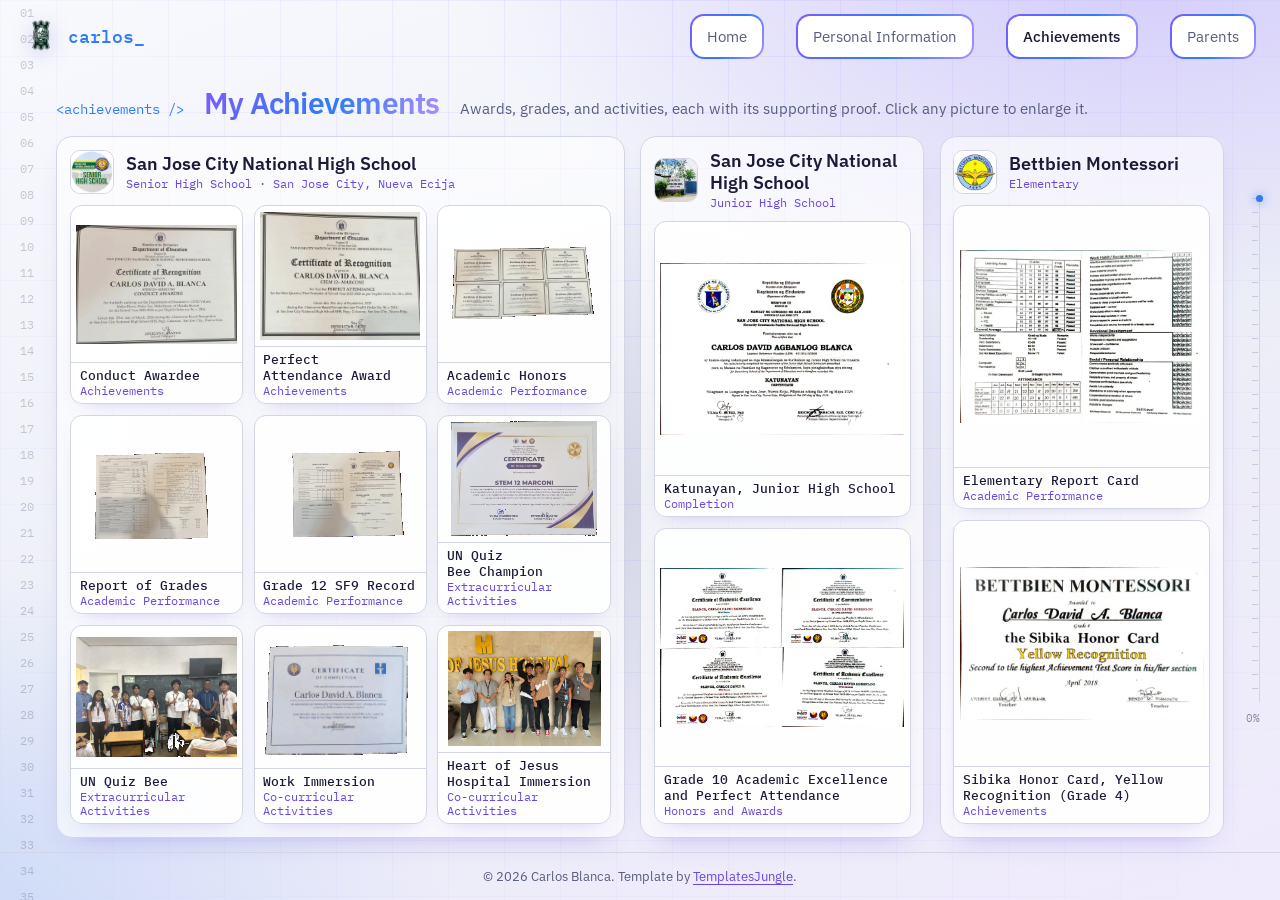
==== commit 3a1d6c09: "Update achievements.html" ====
--- a/achievements.html
+++ b/achievements.html
@@ -54,6 +54,11 @@
   line-height: 1.15;
   letter-spacing: -.025em;
   font-weight: 600;
+  background: linear-gradient(120deg, #7c5cff 0%, #2f7cf6 55%, #b28cff 100%);
+  -webkit-background-clip: text;
+  background-clip: text;
+  -webkit-text-fill-color: transparent;
+  color: transparent;
 }
 .ac-top p {
   margin: 0;
@@ -177,8 +182,11 @@
   color: var(--accent);
 }
 
-/* Picture viewer */
+/* Picture viewer: pinned to the full screen, picture centered */
 .ac-lb {
+  position: fixed;
+  inset: 0;
+  margin: 0;
   width: 100vw;
   height: 100dvh;
   max-width: none;
@@ -200,6 +208,11 @@
   backdrop-filter: blur(8px);
 }
 .ac-lb img {
+  display: block;
+  align-self: center;
+  margin: 0 auto;
+  width: auto;
+  height: auto;
   max-width: min(90vw, 1100px);
   max-height: 78dvh;
   object-fit: contain;
@@ -210,7 +223,9 @@
 }
 .lb-cap {
   margin: 0;
+  max-width: 90vw;
   padding: .35rem 1rem;
+  text-align: center;
   font: 400 .9rem var(--mono);
   background: rgba(255, 255, 255, .96);
   border-radius: 999px;
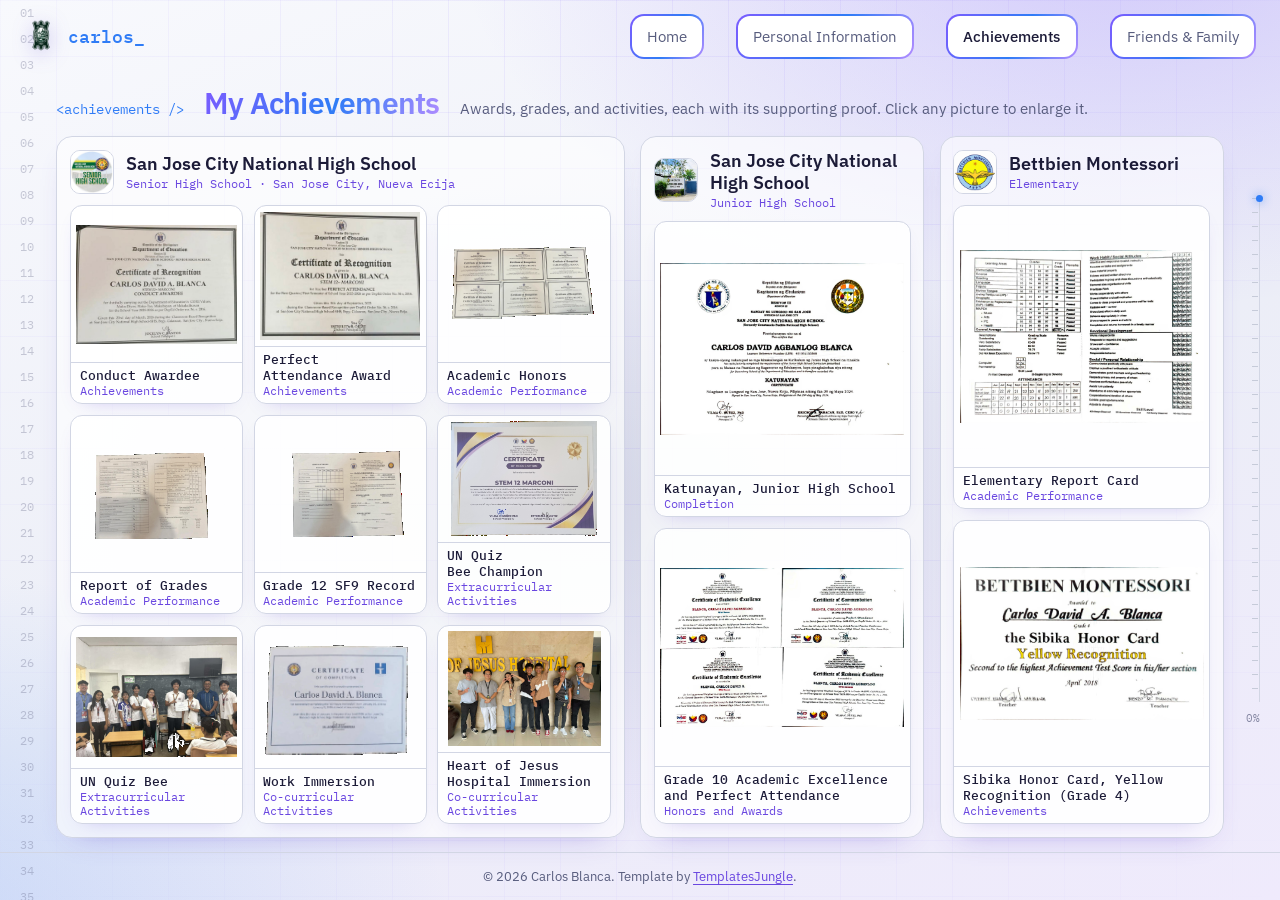
==== commit b4a772f3: "Update achievements.html" ====
--- a/achievements.html
+++ b/achievements.html
@@ -307,7 +307,7 @@
 <header class="bar wide">
 <a class="brand" href="index.html"><img class="brand-logo" src="images/UC_Official_Seal.png" alt="UC Logo"><span>carlos<span>_</span></span></a>
 <button class="menu" aria-expanded="false" aria-controls="nav">Menu</button>
-<nav id="nav" aria-label="Main"><a href="index.html">Home</a><a href="personal-information.html">Personal Information</a><a href="achievements.html" aria-current="page">Achievements</a><a href="parents.html">Parents</a></nav>
+<nav id="nav" aria-label="Main"><a href="index.html">Home</a><a href="personal-information.html">Personal Information</a><a href="achievements.html" aria-current="page">Achievements</a><a href="friendsandfamily.html">Friends &amp; Family</a></nav>
 </header>
 
 <main id="main" class="ac">
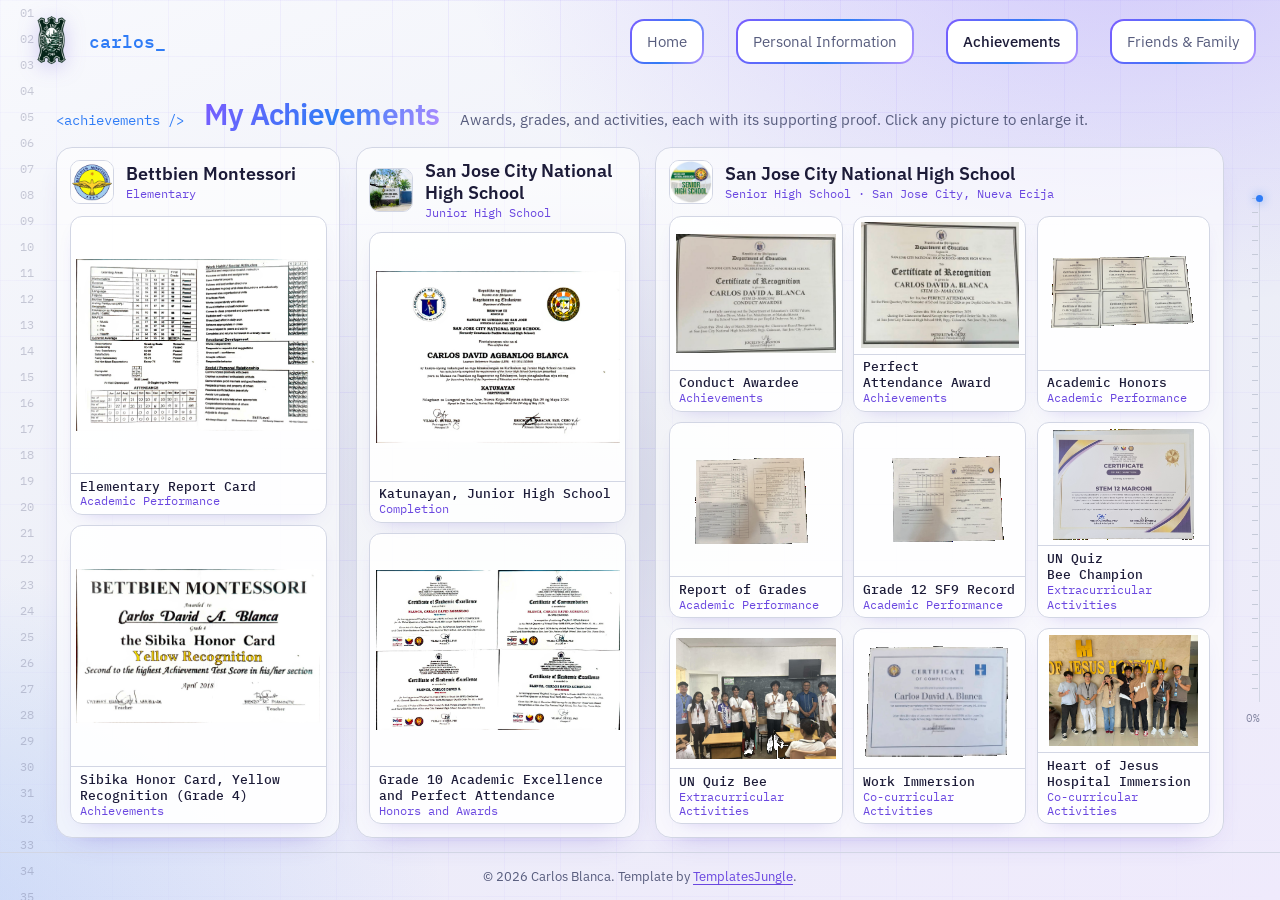
==== commit 6cff0bcc: "Update achievements.html" ====
--- a/achievements.html
+++ b/achievements.html
@@ -16,8 +16,8 @@
   gap: 0.6rem;
 }
 .brand-logo {
-  width: clamp(2rem, 3.8vh, 2.4rem);
-  height: clamp(2rem, 3.8vh, 2.4rem);
+  width: clamp(2.6rem, 6.2vh, 3.6rem);
+  height: clamp(2.6rem, 6.2vh, 3.6rem);
   object-fit: contain;
   display: block;
   flex-shrink: 0;
@@ -69,7 +69,7 @@
   flex: 1;
   min-height: 0;
   display: grid;
-  grid-template-columns: minmax(0, 2fr) minmax(0, 1fr) minmax(0, 1fr);
+  grid-template-columns: minmax(0, 1fr) minmax(0, 1fr) minmax(0, 2fr);
   gap: clamp(.75rem, 1.2vw, 1.25rem);
 }
 
@@ -319,6 +319,30 @@
 
   <div class="ac-cols">
 
+    <!-- Elementary -->
+    <section class="ac-school" aria-labelledby="elem-h">
+      <div class="ac-sh">
+        <span class="ac-sp"><img src="images/elementary.jpg" alt="" onerror="this.style.display='none';this.parentElement.textContent='BM'"></span>
+        <div><h2 id="elem-h">Bettbien Montessori</h2><small>Elementary</small></div>
+      </div>
+      <div class="ac-tiles">
+        <figure class="photo"><a class="ac-open" href="images/elemcard.jpg" target="_blank" rel="noopener"><img src="images/elemcard.jpg" alt="Elementary report card showing quarterly grades, attendance, and work habits"></a><figcaption><b>Elementary Report Card</b><small>Academic Performance</small></figcaption></figure>
+        <figure class="photo"><a class="ac-open" href="images/elem.jpg" target="_blank" rel="noopener"><img src="images/elem.jpg" alt="Bettbien Montessori Sibika Honor Card, Yellow Recognition, Grade 4, April 2018"></a><figcaption><b>Sibika Honor Card, Yellow Recognition (Grade 4)</b><small>Achievements</small></figcaption></figure>
+      </div>
+    </section>
+
+    <!-- Junior High School -->
+    <section class="ac-school" aria-labelledby="jhs-h">
+      <div class="ac-sh">
+        <span class="ac-sp"><img src="images/junior.jpg" alt="" onerror="this.style.display='none';this.parentElement.textContent='JHS'"></span>
+        <div><h2 id="jhs-h">San Jose City National High School</h2><small>Junior High School</small></div>
+      </div>
+      <div class="ac-tiles">
+        <figure class="photo"><a class="ac-open" href="images/g10.jpg" target="_blank" rel="noopener"><img src="images/g10.jpg" alt="Katunayan, the Junior High School completion certificate"></a><figcaption><b>Katunayan, Junior High School</b><small>Completion</small></figcaption></figure>
+        <figure class="photo"><a class="ac-open" href="images/honorsjunior.jpg" target="_blank" rel="noopener"><img src="images/honorsjunior.jpg" alt="Four Grade 10 certificates: Academic Excellence with honors for the first, second and third quarters, and a Certificate of Commendation for Perfect Attendance in the third quarter"></a><figcaption><b>Grade 10 Academic Excellence and Perfect Attendance</b><small>Honors and Awards</small></figcaption></figure>
+      </div>
+    </section>
+
     <!-- Senior High School -->
     <section class="ac-school" aria-labelledby="shs-h">
       <div class="ac-sh">
@@ -335,30 +359,6 @@
         <figure><a class="ac-open" href="images/quizbee2.jpg" target="_blank" rel="noopener"><img src="images/quizbee2.jpg" alt="UN Quiz Bee"></a><figcaption><b>UN Quiz Bee</b><small>Extracurricular Activities</small></figcaption></figure>
         <figure><a class="ac-open" href="images/workimmersion.png" target="_blank" rel="noopener"><img src="images/workimmersion.png" alt="80-Hours Work Immersion Certificate of Completion at Heart of Jesus Hospital"></a><figcaption><b>Work Immersion</b><small>Co-curricular Activities</small></figcaption></figure>
         <figure class="photo"><a class="ac-open" href="images/hoj.jpg" target="_blank" rel="noopener"><img src="images/hoj.jpg" alt="Heart of Jesus Hospital immersion"></a><figcaption><b>Heart of Jesus Hospital Immersion</b><small>Co-curricular Activities</small></figcaption></figure>
-      </div>
-    </section>
-
-    <!-- Junior High School -->
-    <section class="ac-school" aria-labelledby="jhs-h">
-      <div class="ac-sh">
-        <span class="ac-sp"><img src="images/junior.jpg" alt="" onerror="this.style.display='none';this.parentElement.textContent='JHS'"></span>
-        <div><h2 id="jhs-h">San Jose City National High School</h2><small>Junior High School</small></div>
-      </div>
-      <div class="ac-tiles">
-        <figure class="photo"><a class="ac-open" href="images/g10.jpg" target="_blank" rel="noopener"><img src="images/g10.jpg" alt="Katunayan, the Junior High School completion certificate"></a><figcaption><b>Katunayan, Junior High School</b><small>Completion</small></figcaption></figure>
-        <figure class="photo"><a class="ac-open" href="images/honorsjunior.jpg" target="_blank" rel="noopener"><img src="images/honorsjunior.jpg" alt="Four Grade 10 certificates: Academic Excellence with honors for the first, second and third quarters, and a Certificate of Commendation for Perfect Attendance in the third quarter"></a><figcaption><b>Grade 10 Academic Excellence and Perfect Attendance</b><small>Honors and Awards</small></figcaption></figure>
-      </div>
-    </section>
-
-    <!-- Elementary -->
-    <section class="ac-school" aria-labelledby="elem-h">
-      <div class="ac-sh">
-        <span class="ac-sp"><img src="images/elementary.jpg" alt="" onerror="this.style.display='none';this.parentElement.textContent='BM'"></span>
-        <div><h2 id="elem-h">Bettbien Montessori</h2><small>Elementary</small></div>
-      </div>
-      <div class="ac-tiles">
-        <figure class="photo"><a class="ac-open" href="images/elemcard.jpg" target="_blank" rel="noopener"><img src="images/elemcard.jpg" alt="Elementary report card showing quarterly grades, attendance, and work habits"></a><figcaption><b>Elementary Report Card</b><small>Academic Performance</small></figcaption></figure>
-        <figure class="photo"><a class="ac-open" href="images/elem.jpg" target="_blank" rel="noopener"><img src="images/elem.jpg" alt="Bettbien Montessori Sibika Honor Card, Yellow Recognition, Grade 4, April 2018"></a><figcaption><b>Sibika Honor Card, Yellow Recognition (Grade 4)</b><small>Achievements</small></figcaption></figure>
       </div>
     </section>
 
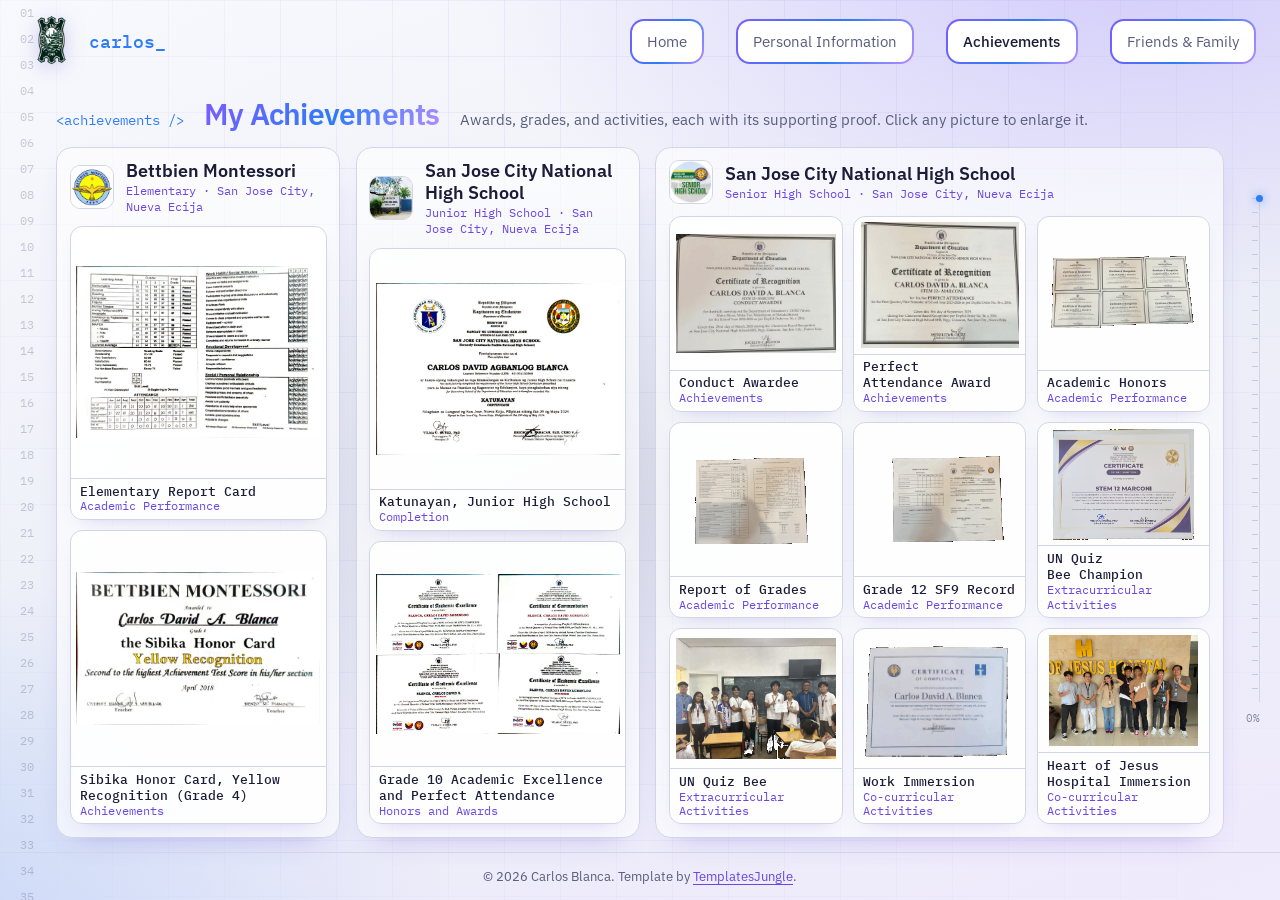
==== commit abcfa053: "Update achievements.html" ====
--- a/achievements.html
+++ b/achievements.html
@@ -323,7 +323,7 @@
     <section class="ac-school" aria-labelledby="elem-h">
       <div class="ac-sh">
         <span class="ac-sp"><img src="images/elementary.jpg" alt="" onerror="this.style.display='none';this.parentElement.textContent='BM'"></span>
-        <div><h2 id="elem-h">Bettbien Montessori</h2><small>Elementary</small></div>
+        <div><h2 id="elem-h">Bettbien Montessori</h2><small>Elementary · San Jose City, Nueva Ecija</small></div>
       </div>
       <div class="ac-tiles">
         <figure class="photo"><a class="ac-open" href="images/elemcard.jpg" target="_blank" rel="noopener"><img src="images/elemcard.jpg" alt="Elementary report card showing quarterly grades, attendance, and work habits"></a><figcaption><b>Elementary Report Card</b><small>Academic Performance</small></figcaption></figure>
@@ -335,7 +335,7 @@
     <section class="ac-school" aria-labelledby="jhs-h">
       <div class="ac-sh">
         <span class="ac-sp"><img src="images/junior.jpg" alt="" onerror="this.style.display='none';this.parentElement.textContent='JHS'"></span>
-        <div><h2 id="jhs-h">San Jose City National High School</h2><small>Junior High School</small></div>
+        <div><h2 id="jhs-h">San Jose City National High School</h2><small>Junior High School · San Jose City, Nueva Ecija</small></div>
       </div>
       <div class="ac-tiles">
         <figure class="photo"><a class="ac-open" href="images/g10.jpg" target="_blank" rel="noopener"><img src="images/g10.jpg" alt="Katunayan, the Junior High School completion certificate"></a><figcaption><b>Katunayan, Junior High School</b><small>Completion</small></figcaption></figure>
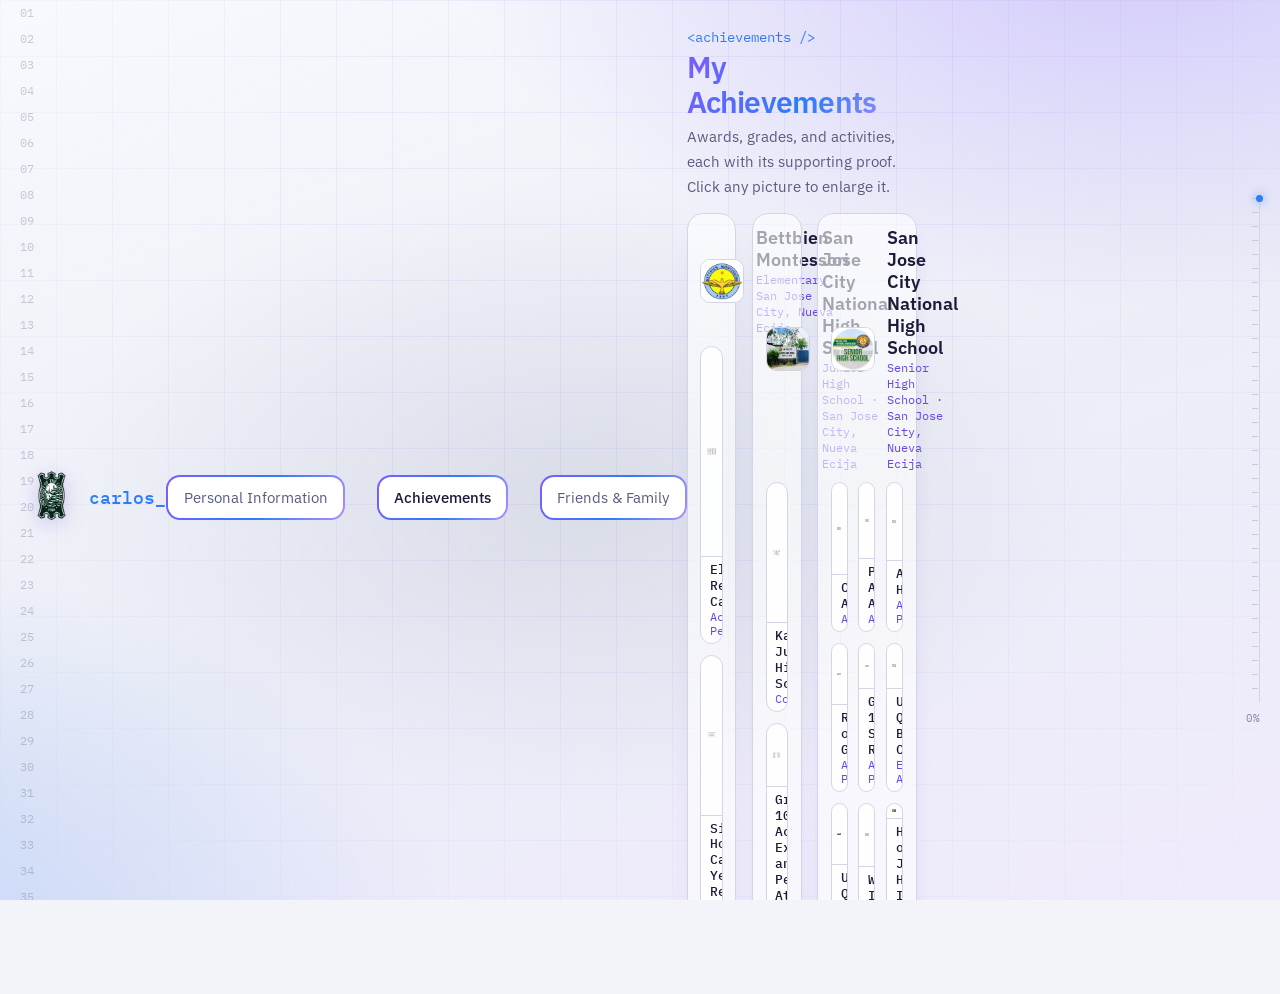
==== commit b86031f1: "Refactor navigation in achievements.html" ====
--- a/achievements.html
+++ b/achievements.html
@@ -307,8 +307,7 @@
 <header class="bar wide">
 <a class="brand" href="index.html"><img class="brand-logo" src="images/UC_Official_Seal.png" alt="UC Logo"><span>carlos<span>_</span></span></a>
 <button class="menu" aria-expanded="false" aria-controls="nav">Menu</button>
-<nav id="nav" aria-label="Main"><a href="index.html">Home</a><a href="personal-information.html">Personal Information</a><a href="achievements.html" aria-current="page">Achievements</a><a href="friendsandfamily.html">Friends &amp; Family</a></nav>
-</header>
+<nav id="nav" aria-label="Main"><a href="personal-information.html">Personal Information</a><a href="achievements.html" aria-current="page">Achievements</a><a href="friendsandfamily.html">Friends &amp; Family</a></nav>
 
 <main id="main" class="ac">
   <div class="ac-top">
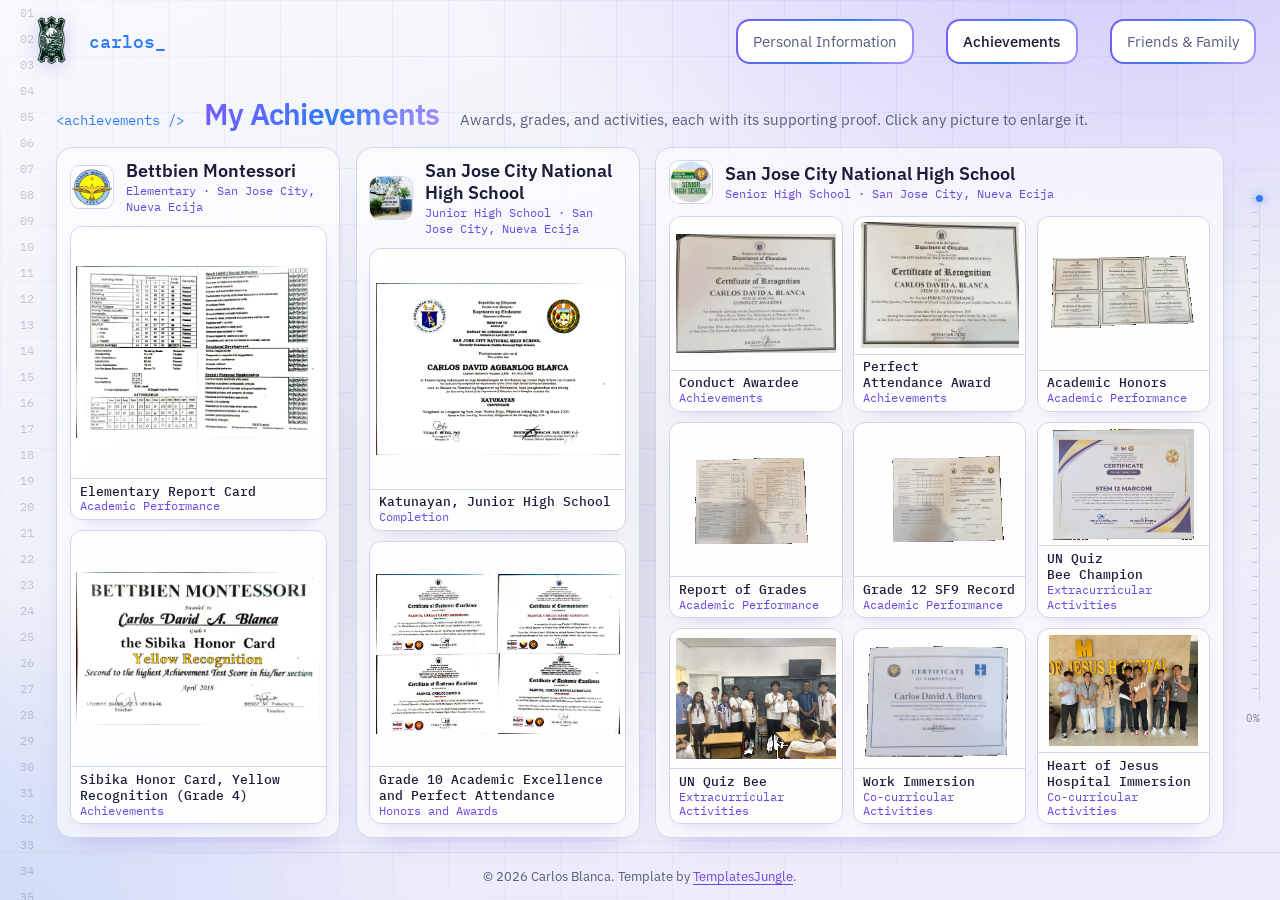
==== commit 35a60c2d: "Fix HTML structure in achievements.html" ====
--- a/achievements.html
+++ b/achievements.html
@@ -308,6 +308,7 @@
 <a class="brand" href="index.html"><img class="brand-logo" src="images/UC_Official_Seal.png" alt="UC Logo"><span>carlos<span>_</span></span></a>
 <button class="menu" aria-expanded="false" aria-controls="nav">Menu</button>
 <nav id="nav" aria-label="Main"><a href="personal-information.html">Personal Information</a><a href="achievements.html" aria-current="page">Achievements</a><a href="friendsandfamily.html">Friends &amp; Family</a></nav>
+</header>
 
 <main id="main" class="ac">
   <div class="ac-top">
